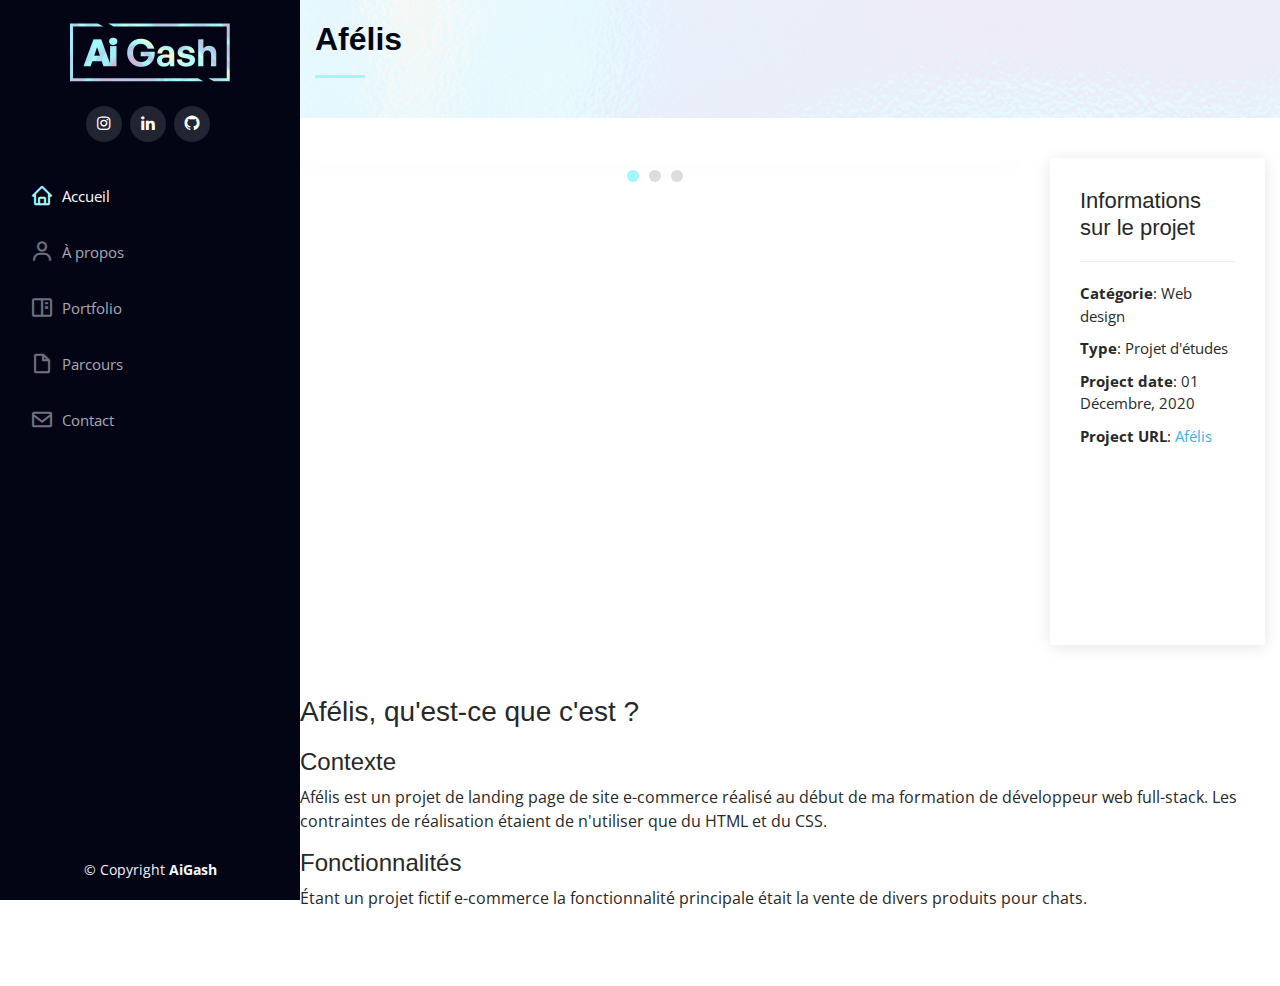
==== afelis.html @ a3657334 "portfolio details maj" ====
<!DOCTYPE html>
<html lang="en">

<head>
  <meta charset="utf-8">
  <meta content="width=device-width, initial-scale=1.0" name="viewport">

  <title>Afélis details</title>
  <meta content="" name="description">
  <meta content="" name="keywords">

  <!-- Favicons -->
  <link href="assets/img/favicon.png" rel="icon">
  <link href="assets/img/apple-touch-icon.png" rel="apple-touch-icon">

  <!-- Google Fonts -->
  <link
    href="https://fonts.googleapis.com/css?family=Open+Sans:300,300i,400,400i,600,600i,700,700i|Raleway:300,300i,400,400i,500,500i,600,600i,700,700i|Poppins:300,300i,400,400i,500,500i,600,600i,700,700i"
    rel="stylesheet">

  <!-- Vendor CSS Files -->
  <link href="assets/vendor/bootstrap/css/bootstrap.min.css" rel="stylesheet">
  <link href="assets/vendor/icofont/icofont.min.css" rel="stylesheet">
  <link href="assets/vendor/boxicons/css/boxicons.min.css" rel="stylesheet">
  <link href="assets/vendor/venobox/venobox.css" rel="stylesheet">
  <link href="assets/vendor/owl.carousel/assets/owl.carousel.min.css" rel="stylesheet">
  <link href="assets/vendor/aos/aos.css" rel="stylesheet">

  <!-- Template Main CSS File -->
  <link href="assets/css/style.css" rel="stylesheet">

  <!-- =======================================================
  * Template Name: iPortfolio - v1.5.1
  * Template URL: https://bootstrapmade.com/iportfolio-bootstrap-portfolio-websites-template/
  * Author: BootstrapMade.com
  * License: https://bootstrapmade.com/license/
  ======================================================== -->
</head>

<body>

  <!-- ======= Mobile nav toggle button ======= -->
  <button type="button" class="mobile-nav-toggle d-xl-none"><i class="icofont-navigation-menu"></i></button>

  <!-- ======= Header ======= -->
  <header id="header">
    <div class="d-flex flex-column">

      <div class="profile">
        <img src="assets/img/logo.png" alt="" class="img-fluid">
        <div class="social-links mt-3 text-center">
          <a href="https://www.instagram.com/nico_aigash/?hl=fr" target="_blank" class="instagram"><i
              class="bx bxl-instagram"></i></a>
          <a href="https://www.linkedin.com/in/florentino-nicolas/" target="_blank" class="linkedin"><i
              class="bx bxl-linkedin"></i></a>
          <a href="https://github.com/aigash" target="_blank" class="github"><i class='bx bxl-github'></i></a>
        </div>
      </div>

      <nav class="nav-menu">
        <ul>
          <li class="active"><a href="index.html"><i class="bx bx-home"></i> <span>Accueil</span></a></li>
          <li><a href="index.html#about"><i class="bx bx-user"></i> <span>À propos</span></a></li>
          <li><a href="index.html#portfolio"><i class="bx bx-book-content"></i> Portfolio</a></li>
          <li><a href="index.html#formation"><i class="bx bx-file-blank"></i> <span>Parcours</span></a></li>
          <li><a href="index.html#contact"><i class="bx bx-envelope"></i>Contact</a></li>

        </ul>
      </nav><!-- .nav-menu -->
      <button type="button" class="mobile-nav-toggle d-xl-none"><i class="icofont-navigation-menu"></i></button>

    </div>
  </header><!-- End Header -->

  <main id="main">

    <!-- ======= Breadcrumbs ======= -->
    <section id="breadcrumbs" class="breadcrumbs">
      <div class="container">

        <div class="section-title p-0">
          <h2>Afélis</h2>
        </div>

      </div>
    </section><!-- End Breadcrumbs -->

    <!-- ======= Portfolio Details Section ======= -->
    <section id="portfolio-details" class="portfolio-details">
      <div class="container">
        <div class="row gy-4">
          <div class="col-lg-9" id="carousel">
            <div class="owl-carousel portfolio-details-carousel">
              <img src="assets/img/afelis/afelisdetails1.jpg" class="img-fluid" alt="">
              <img src="assets/img/afelis/afelisdetails2.jpg" class="img-fluid" alt="">
              <img src="assets/img/afelis/afelisdetails3.jpg" class="img-fluid" alt="">
            </div>
          </div>
          <div class="col-lg-3">
            <div class="portfolio-info">
              <h3>Informations sur le projet</h3>
              <ul>
                <li><strong>Catégorie</strong>: Web design</li>
                <li><strong>Type</strong>: Projet d'études</li>
                <li><strong>Project date</strong>: 01 Décembre, 2020</li>
                <li><strong>Project URL</strong>: <a href="https://aigash.github.io/ecommerce-aigash/"
                    target="_blank">Afélis</a></li>
              </ul>
            </div>
          </div>

          <div class="portfolio-description">
            <h3>Afélis, qu'est-ce que c'est ?</h3>
            <h4>Contexte</h4>
            <p>
              Afélis est un projet de landing page de site e-commerce réalisé au début de ma formation de développeur
              web
              full-stack. Les contraintes de réalisation étaient de n'utiliser que du HTML et du CSS.
            </p>
            <h4>Fonctionnalités</h4>
            <p>Étant un projet fictif e-commerce la fonctionnalité principale était la vente de divers produits pour
              chats.</p>
          </div>
        </div>

      </div>
    </section><!-- End Portfolio Details Section -->

  </main><!-- End #main -->

  <!-- ======= Footer ======= -->
  <footer id="footer">
    <div class="container">
      <div class="copyright">
        &copy; Copyright <strong><span>AiGash</span></strong>
      </div>
      <div class="credits">

      </div>
    </div>
  </footer><!-- End  Footer -->

  <a href="#" class="back-to-top"><i class="icofont-simple-up"></i></a>

  <!-- Vendor JS Files -->
  <script src="assets/vendor/jquery/jquery.min.js"></script>
  <script src="assets/vendor/bootstrap/js/bootstrap.bundle.min.js"></script>
  <script src="assets/vendor/jquery.easing/jquery.easing.min.js"></script>
  <script src="assets/vendor/php-email-form/validate.js"></script>
  <script src="assets/vendor/waypoints/jquery.waypoints.min.js"></script>
  <script src="assets/vendor/counterup/counterup.min.js"></script>
  <script src="assets/vendor/isotope-layout/isotope.pkgd.min.js"></script>
  <script src="assets/vendor/venobox/venobox.min.js"></script>
  <script src="assets/vendor/owl.carousel/owl.carousel.min.js"></script>
  <script src="assets/vendor/typed.js/typed.min.js"></script>
  <script src="assets/vendor/aos/aos.js"></script>

  <!-- Template Main JS File -->
  <script src="assets/js/main.js"></script>

</body>

</html>
---- assets/vendor/venobox/venobox.css ----
/* ------ venobox.css --------*/
.vbox-overlay *, .vbox-overlay *:before, .vbox-overlay *:after{
    -webkit-backface-visibility: hidden;
    -webkit-box-sizing:border-box;
    -moz-box-sizing:border-box;
    box-sizing:border-box;
}
.vbox-overlay * { 
    -webkit-backface-visibility: visible;
    backface-visibility: visible;
}
.vbox-overlay{
    display: -webkit-flex;
    display: flex;
    -webkit-flex-direction: column;
    flex-direction: column;
    -webkit-justify-content: center;
    justify-content: center;
    -webkit-align-items: center;
    align-items: center;
    position: fixed;
    left: 0;
    top: 0;
    bottom: 0;
    right: 0;
    z-index: 999999;
}

/* ----- navigation ----- */
.vbox-title{
    width: 100%;
    height: 40px;
    float: left;
    text-align: center;
    line-height: 28px;
    font-size: 12px;
    padding: 6px 50px;
    overflow: hidden;
    position: fixed;
    display: none;
    left: 0;
    z-index: 89;
}
.vbox-close{
    cursor: pointer;
    position: fixed;
    top: -1px;
    right: 0;
    width: 50px;
    height: 40px;
    padding: 6px;
    display: block;
    background-position:10px center;
    overflow: hidden;
    font-size: 24px;
    line-height: 1;
    text-align: center;
    z-index: 99;
}
.vbox-left{
    cursor: pointer;
    position: fixed;
    left: 0;
    height: 40px;
    overflow: hidden;
    line-height: 28px;
    font-size: 12px;
    z-index: 99;
    display: flex;
    align-items:center;
}
.vbox-num{
    display: inline-block;
    margin: 6px 0 6px 15px;
}
/* ----- Social share ----- */
.vbox-share{
    line-height: 28px;
    font-size: 12px;
    overflow: hidden;
    position: fixed;
    left: 0;
    z-index: 98;
    display: flex;
    align-items:center;
    justify-content: center;
    width: 100%;
    text-align: center;
}
.vbox-share svg{
    max-height: 28px;
    width: 28px;
    z-index: 10;
    margin-left: 12px;
    margin-top: 6px;
    margin-bottom: 6px;
    vertical-align: middle;
}


/* ----- navigation ARROWS ----- */
.vbox-next, .vbox-prev{
    position: fixed;
    top: 50%;
    margin-top: -15px;
    overflow: hidden;
    cursor: pointer;
    display: block;
    width: 45px;
    height: 45px;
    z-index: 99;
}
.vbox-next span, .vbox-prev span{
    position: relative;
    width: 20px;
    height: 20px;
    border: 2px solid transparent;
    border-top-color: #B6B6B6;
    border-right-color: #B6B6B6;
    text-indent: -100px;
    position: absolute;
    top: 8px;
    display: block;
}
.vbox-prev{
    left: 15px;
}
.vbox-next{
    right: 15px;
}
.vbox-prev span{
    left: 10px;
    -ms-transform: rotate(-135deg);
    -webkit-transform: rotate(-135deg);
    transform: rotate(-135deg);
}
.vbox-next span{
    -ms-transform: rotate(45deg);
    -webkit-transform: rotate(45deg);
    transform: rotate(45deg);
    right: 10px;
}
/* ------- inline window ------ */
.vbox-inline{
    width: 420px;
    height: 315px;
    height: 70vh;
    padding: 10px;
    background: #fff;
    margin: 0 auto;
    overflow: auto;
    text-align: left;
}
/* ------- Video & iFrames window ------ */
.venoframe{
    max-width: 100%;
    width: 100%;
    border: none;
    width: 100%;
    height: 260px;
    height: 70vh;
}
.venoframe.vbvid{
    height: 260px;
}
@media (min-width: 768px) {
    .venoframe, .vbox-inline{
        width: 90%;
        height: 360px;
        height: 70vh;
    }
    .venoframe.vbvid{
        width: 640px;
        height: 360px;
    }
}
@media (min-width: 992px) {
    .venoframe, .vbox-inline{
        max-width: 1200px;
        width: 80%;
        height: 540px;
        height: 70vh;
    }
    .venoframe.vbvid{
        width: 960px;
        height: 540px;
    }
}
/* 
Please do NOT edit this part! 
or at least read this note: http://i.imgur.com/7C0ws9e.gif
*/
.vbox-open{
    overflow: hidden;
}
.vbox-container{
    position: absolute;
    left: 0;
    right: 0;
    top: 0;
    bottom: 0;
    overflow-x: hidden;
    overflow-y: scroll;
    overflow-scrolling: touch;
    -webkit-overflow-scrolling: touch;
    z-index: 20;
    max-height: 100%;

}

.vbox-content{
    text-align: center;
    float: left;
    width: 100%;
    position: relative;
    overflow: hidden;
    padding: 20px 4%;
}
.vbox-container img{
    max-width: 100%;
    height: auto;
}
.vbox-figlio{
    box-shadow: 0 0 12px rgba(0,0,0,0.19), 0 6px 6px rgba(0,0,0,0.23);
    max-width: 100%;
    text-align: initial;
}
img.vbox-figlio{
    -webkit-user-select: none;
-khtml-user-select: none;
-moz-user-select: none;
-o-user-select: none;
user-select: none;
}
.vbox-content.swipe-left{
    margin-left: -200px !important;
}
.vbox-content.swipe-right{
    margin-left: 200px !important;
}
.vbox-animated{
    webkit-transition: margin 300ms ease-out;
    transition: margin 300ms ease-out;
}

/* ---------- preloader ----------
 * SPINKIT 
 * http://tobiasahlin.com/spinkit/
-------------------------------- */
.sk-double-bounce,.sk-rotating-plane{width:40px;height:40px;margin:40px auto}.sk-rotating-plane{background-color:#333;-webkit-animation:sk-rotatePlane 1.2s infinite ease-in-out;animation:sk-rotatePlane 1.2s infinite ease-in-out}@-webkit-keyframes sk-rotatePlane{0%{-webkit-transform:perspective(120px) rotateX(0) rotateY(0);transform:perspective(120px) rotateX(0) rotateY(0)}50%{-webkit-transform:perspective(120px) rotateX(-180.1deg) rotateY(0);transform:perspective(120px) rotateX(-180.1deg) rotateY(0)}100%{-webkit-transform:perspective(120px) rotateX(-180deg) rotateY(-179.9deg);transform:perspective(120px) rotateX(-180deg) rotateY(-179.9deg)}}@keyframes sk-rotatePlane{0%{-webkit-transform:perspective(120px) rotateX(0) rotateY(0);transform:perspective(120px) rotateX(0) rotateY(0)}50%{-webkit-transform:perspective(120px) rotateX(-180.1deg) rotateY(0);transform:perspective(120px) rotateX(-180.1deg) rotateY(0)}100%{-webkit-transform:perspective(120px) rotateX(-180deg) rotateY(-179.9deg);transform:perspective(120px) rotateX(-180deg) rotateY(-179.9deg)}}.sk-double-bounce{position:relative}.sk-double-bounce .sk-child{width:100%;height:100%;border-radius:50%;background-color:#333;opacity:.6;position:absolute;top:0;left:0;-webkit-animation:sk-doubleBounce 2s infinite ease-in-out;animation:sk-doubleBounce 2s infinite ease-in-out}.sk-chasing-dots .sk-child,.sk-spinner-pulse,.sk-three-bounce .sk-child{background-color:#333;border-radius:100%}.sk-double-bounce .sk-double-bounce2{-webkit-animation-delay:-1s;animation-delay:-1s}@-webkit-keyframes sk-doubleBounce{0%,100%{-webkit-transform:scale(0);transform:scale(0)}50%{-webkit-transform:scale(1);transform:scale(1)}}@keyframes sk-doubleBounce{0%,100%{-webkit-transform:scale(0);transform:scale(0)}50%{-webkit-transform:scale(1);transform:scale(1)}}.sk-wave{margin:40px auto;width:50px;height:40px;text-align:center;font-size:10px}.sk-wave .sk-rect{background-color:#333;height:100%;width:6px;display:inline-block;-webkit-animation:sk-waveStretchDelay 1.2s infinite ease-in-out;animation:sk-waveStretchDelay 1.2s infinite ease-in-out}.sk-wave .sk-rect1{-webkit-animation-delay:-1.2s;animation-delay:-1.2s}.sk-wave .sk-rect2{-webkit-animation-delay:-1.1s;animation-delay:-1.1s}.sk-wave .sk-rect3{-webkit-animation-delay:-1s;animation-delay:-1s}.sk-wave .sk-rect4{-webkit-animation-delay:-.9s;animation-delay:-.9s}.sk-wave .sk-rect5{-webkit-animation-delay:-.8s;animation-delay:-.8s}@-webkit-keyframes sk-waveStretchDelay{0%,100%,40%{-webkit-transform:scaleY(.4);transform:scaleY(.4)}20%{-webkit-transform:scaleY(1);transform:scaleY(1)}}@keyframes sk-waveStretchDelay{0%,100%,40%{-webkit-transform:scaleY(.4);transform:scaleY(.4)}20%{-webkit-transform:scaleY(1);transform:scaleY(1)}}.sk-wandering-cubes{margin:40px auto;width:40px;height:40px;position:relative}.sk-wandering-cubes .sk-cube{background-color:#333;width:10px;height:10px;position:absolute;top:0;left:0;-webkit-animation:sk-wanderingCube 1.8s ease-in-out -1.8s infinite both;animation:sk-wanderingCube 1.8s ease-in-out -1.8s infinite both}.sk-chasing-dots,.sk-spinner-pulse{width:40px;height:40px;margin:40px auto}.sk-wandering-cubes .sk-cube2{-webkit-animation-delay:-.9s;animation-delay:-.9s}@-webkit-keyframes sk-wanderingCube{0%{-webkit-transform:rotate(0);transform:rotate(0)}25%{-webkit-transform:translateX(30px) rotate(-90deg) scale(.5);transform:translateX(30px) rotate(-90deg) scale(.5)}50%{-webkit-transform:translateX(30px) translateY(30px) rotate(-179deg);transform:translateX(30px) translateY(30px) rotate(-179deg)}50.1%{-webkit-transform:translateX(30px) translateY(30px) rotate(-180deg);transform:translateX(30px) translateY(30px) rotate(-180deg)}75%{-webkit-transform:translateX(0) translateY(30px) rotate(-270deg) scale(.5);transform:translateX(0) translateY(30px) rotate(-270deg) scale(.5)}100%{-webkit-transform:rotate(-360deg);transform:rotate(-360deg)}}@keyframes sk-wanderingCube{0%{-webkit-transform:rotate(0);transform:rotate(0)}25%{-webkit-transform:translateX(30px) rotate(-90deg) scale(.5);transform:translateX(30px) rotate(-90deg) scale(.5)}50%{-webkit-transform:translateX(30px) translateY(30px) rotate(-179deg);transform:translateX(30px) translateY(30px) rotate(-179deg)}50.1%{-webkit-transform:translateX(30px) translateY(30px) rotate(-180deg);transform:translateX(30px) translateY(30px) rotate(-180deg)}75%{-webkit-transform:translateX(0) translateY(30px) rotate(-270deg) scale(.5);transform:translateX(0) translateY(30px) rotate(-270deg) scale(.5)}100%{-webkit-transform:rotate(-360deg);transform:rotate(-360deg)}}.sk-spinner-pulse{-webkit-animation:sk-pulseScaleOut 1s infinite ease-in-out;animation:sk-pulseScaleOut 1s infinite ease-in-out}@-webkit-keyframes sk-pulseScaleOut{0%{-webkit-transform:scale(0);transform:scale(0)}100%{-webkit-transform:scale(1);transform:scale(1);opacity:0}}@keyframes sk-pulseScaleOut{0%{-webkit-transform:scale(0);transform:scale(0)}100%{-webkit-transform:scale(1);transform:scale(1);opacity:0}}.sk-chasing-dots{position:relative;text-align:center;-webkit-animation:sk-chasingDotsRotate 2s infinite linear;animation:sk-chasingDotsRotate 2s infinite linear}.sk-chasing-dots .sk-child{width:60%;height:60%;display:inline-block;position:absolute;top:0;-webkit-animation:sk-chasingDotsBounce 2s infinite ease-in-out;animation:sk-chasingDotsBounce 2s infinite ease-in-out}.sk-chasing-dots .sk-dot2{top:auto;bottom:0;-webkit-animation-delay:-1s;animation-delay:-1s}@-webkit-keyframes sk-chasingDotsRotate{100%{-webkit-transform:rotate(360deg);transform:rotate(360deg)}}@keyframes sk-chasingDotsRotate{100%{-webkit-transform:rotate(360deg);transform:rotate(360deg)}}@-webkit-keyframes sk-chasingDotsBounce{0%,100%{-webkit-transform:scale(0);transform:scale(0)}50%{-webkit-transform:scale(1);transform:scale(1)}}@keyframes sk-chasingDotsBounce{0%,100%{-webkit-transform:scale(0);transform:scale(0)}50%{-webkit-transform:scale(1);transform:scale(1)}}.sk-three-bounce{margin:40px auto;width:80px;text-align:center}.sk-three-bounce .sk-child{width:20px;height:20px;display:inline-block;-webkit-animation:sk-three-bounce 1.4s ease-in-out 0s infinite both;animation:sk-three-bounce 1.4s ease-in-out 0s infinite both}.sk-circle .sk-child:before,.sk-fading-circle .sk-circle:before{display:block;border-radius:100%;content:'';background-color:#333}.sk-three-bounce .sk-bounce1{-webkit-animation-delay:-.32s;animation-delay:-.32s}.sk-three-bounce .sk-bounce2{-webkit-animation-delay:-.16s;animation-delay:-.16s}@-webkit-keyframes sk-three-bounce{0%,100%,80%{-webkit-transform:scale(0);transform:scale(0)}40%{-webkit-transform:scale(1);transform:scale(1)}}@keyframes sk-three-bounce{0%,100%,80%{-webkit-transform:scale(0);transform:scale(0)}40%{-webkit-transform:scale(1);transform:scale(1)}}.sk-circle{margin:40px auto;width:40px;height:40px;position:relative}.sk-circle .sk-child{width:100%;height:100%;position:absolute;left:0;top:0}.sk-circle .sk-child:before{margin:0 auto;width:15%;height:15%;-webkit-animation:sk-circleBounceDelay 1.2s infinite ease-in-out both;animation:sk-circleBounceDelay 1.2s infinite ease-in-out both}.sk-circle .sk-circle2{-webkit-transform:rotate(30deg);-ms-transform:rotate(30deg);transform:rotate(30deg)}.sk-circle .sk-circle3{-webkit-transform:rotate(60deg);-ms-transform:rotate(60deg);transform:rotate(60deg)}.sk-circle .sk-circle4{-webkit-transform:rotate(90deg);-ms-transform:rotate(90deg);transform:rotate(90deg)}.sk-circle .sk-circle5{-webkit-transform:rotate(120deg);-ms-transform:rotate(120deg);transform:rotate(120deg)}.sk-circle .sk-circle6{-webkit-transform:rotate(150deg);-ms-transform:rotate(150deg);transform:rotate(150deg)}.sk-circle .sk-circle7{-webkit-transform:rotate(180deg);-ms-transform:rotate(180deg);transform:rotate(180deg)}.sk-circle .sk-circle8{-webkit-transform:rotate(210deg);-ms-transform:rotate(210deg);transform:rotate(210deg)}.sk-circle .sk-circle9{-webkit-transform:rotate(240deg);-ms-transform:rotate(240deg);transform:rotate(240deg)}.sk-circle .sk-circle10{-webkit-transform:rotate(270deg);-ms-transform:rotate(270deg);transform:rotate(270deg)}.sk-circle .sk-circle11{-webkit-transform:rotate(300deg);-ms-transform:rotate(300deg);transform:rotate(300deg)}.sk-circle .sk-circle12{-webkit-transform:rotate(330deg);-ms-transform:rotate(330deg);transform:rotate(330deg)}.sk-circle .sk-circle2:before{-webkit-animation-delay:-1.1s;animation-delay:-1.1s}.sk-circle .sk-circle3:before{-webkit-animation-delay:-1s;animation-delay:-1s}.sk-circle .sk-circle4:before{-webkit-animation-delay:-.9s;animation-delay:-.9s}.sk-circle .sk-circle5:before{-webkit-animation-delay:-.8s;animation-delay:-.8s}.sk-circle .sk-circle6:before{-webkit-animation-delay:-.7s;animation-delay:-.7s}.sk-circle .sk-circle7:before{-webkit-animation-delay:-.6s;animation-delay:-.6s}.sk-circle .sk-circle8:before{-webkit-animation-delay:-.5s;animation-delay:-.5s}.sk-circle .sk-circle9:before{-webkit-animation-delay:-.4s;animation-delay:-.4s}.sk-circle .sk-circle10:before{-webkit-animation-delay:-.3s;animation-delay:-.3s}.sk-circle .sk-circle11:before{-webkit-animation-delay:-.2s;animation-delay:-.2s}.sk-circle .sk-circle12:before{-webkit-animation-delay:-.1s;animation-delay:-.1s}@-webkit-keyframes sk-circleBounceDelay{0%,100%,80%{-webkit-transform:scale(0);transform:scale(0)}40%{-webkit-transform:scale(1);transform:scale(1)}}@keyframes sk-circleBounceDelay{0%,100%,80%{-webkit-transform:scale(0);transform:scale(0)}40%{-webkit-transform:scale(1);transform:scale(1)}}.sk-cube-grid{width:40px;height:40px;margin:40px auto}.sk-cube-grid .sk-cube{width:33.33%;height:33.33%;background-color:#333;float:left;-webkit-animation:sk-cubeGridScaleDelay 1.3s infinite ease-in-out;animation:sk-cubeGridScaleDelay 1.3s infinite ease-in-out}.sk-cube-grid .sk-cube1{-webkit-animation-delay:.2s;animation-delay:.2s}.sk-cube-grid .sk-cube2{-webkit-animation-delay:.3s;animation-delay:.3s}.sk-cube-grid .sk-cube3{-webkit-animation-delay:.4s;animation-delay:.4s}.sk-cube-grid .sk-cube4{-webkit-animation-delay:.1s;animation-delay:.1s}.sk-cube-grid .sk-cube5{-webkit-animation-delay:.2s;animation-delay:.2s}.sk-cube-grid .sk-cube6{-webkit-animation-delay:.3s;animation-delay:.3s}.sk-cube-grid .sk-cube7{-webkit-animation-delay:0ms;animation-delay:0ms}.sk-cube-grid .sk-cube8{-webkit-animation-delay:.1s;animation-delay:.1s}.sk-cube-grid .sk-cube9{-webkit-animation-delay:.2s;animation-delay:.2s}@-webkit-keyframes sk-cubeGridScaleDelay{0%,100%,70%{-webkit-transform:scale3D(1,1,1);transform:scale3D(1,1,1)}35%{-webkit-transform:scale3D(0,0,1);transform:scale3D(0,0,1)}}@keyframes sk-cubeGridScaleDelay{0%,100%,70%{-webkit-transform:scale3D(1,1,1);transform:scale3D(1,1,1)}35%{-webkit-transform:scale3D(0,0,1);transform:scale3D(0,0,1)}}.sk-fading-circle{margin:40px auto;width:40px;height:40px;position:relative}.sk-fading-circle .sk-circle{width:100%;height:100%;position:absolute;left:0;top:0}.sk-fading-circle .sk-circle:before{margin:0 auto;width:15%;height:15%;-webkit-animation:sk-circleFadeDelay 1.2s infinite ease-in-out both;animation:sk-circleFadeDelay 1.2s infinite ease-in-out both}.sk-fading-circle .sk-circle2{-webkit-transform:rotate(30deg);-ms-transform:rotate(30deg);transform:rotate(30deg)}.sk-fading-circle .sk-circle3{-webkit-transform:rotate(60deg);-ms-transform:rotate(60deg);transform:rotate(60deg)}.sk-fading-circle .sk-circle4{-webkit-transform:rotate(90deg);-ms-transform:rotate(90deg);transform:rotate(90deg)}.sk-fading-circle .sk-circle5{-webkit-transform:rotate(120deg);-ms-transform:rotate(120deg);transform:rotate(120deg)}.sk-fading-circle .sk-circle6{-webkit-transform:rotate(150deg);-ms-transform:rotate(150deg);transform:rotate(150deg)}.sk-fading-circle .sk-circle7{-webkit-transform:rotate(180deg);-ms-transform:rotate(180deg);transform:rotate(180deg)}.sk-fading-circle .sk-circle8{-webkit-transform:rotate(210deg);-ms-transform:rotate(210deg);transform:rotate(210deg)}.sk-fading-circle .sk-circle9{-webkit-transform:rotate(240deg);-ms-transform:rotate(240deg);transform:rotate(240deg)}.sk-fading-circle .sk-circle10{-webkit-transform:rotate(270deg);-ms-transform:rotate(270deg);transform:rotate(270deg)}.sk-fading-circle .sk-circle11{-webkit-transform:rotate(300deg);-ms-transform:rotate(300deg);transform:rotate(300deg)}.sk-fading-circle .sk-circle12{-webkit-transform:rotate(330deg);-ms-transform:rotate(330deg);transform:rotate(330deg)}.sk-fading-circle .sk-circle2:before{-webkit-animation-delay:-1.1s;animation-delay:-1.1s}.sk-fading-circle .sk-circle3:before{-webkit-animation-delay:-1s;animation-delay:-1s}.sk-fading-circle .sk-circle4:before{-webkit-animation-delay:-.9s;animation-delay:-.9s}.sk-fading-circle .sk-circle5:before{-webkit-animation-delay:-.8s;animation-delay:-.8s}.sk-fading-circle .sk-circle6:before{-webkit-animation-delay:-.7s;animation-delay:-.7s}.sk-fading-circle .sk-circle7:before{-webkit-animation-delay:-.6s;animation-delay:-.6s}.sk-fading-circle .sk-circle8:before{-webkit-animation-delay:-.5s;animation-delay:-.5s}.sk-fading-circle .sk-circle9:before{-webkit-animation-delay:-.4s;animation-delay:-.4s}.sk-fading-circle .sk-circle10:before{-webkit-animation-delay:-.3s;animation-delay:-.3s}.sk-fading-circle .sk-circle11:before{-webkit-animation-delay:-.2s;animation-delay:-.2s}.sk-fading-circle .sk-circle12:before{-webkit-animation-delay:-.1s;animation-delay:-.1s}@-webkit-keyframes sk-circleFadeDelay{0%,100%,39%{opacity:0}40%{opacity:1}}@keyframes sk-circleFadeDelay{0%,100%,39%{opacity:0}40%{opacity:1}}.sk-folding-cube{margin:40px auto;width:40px;height:40px;position:relative;-webkit-transform:rotateZ(45deg);transform:rotateZ(45deg)}.sk-folding-cube .sk-cube{float:left;width:50%;height:50%;position:relative;-webkit-transform:scale(1.1);-ms-transform:scale(1.1);transform:scale(1.1)}.sk-folding-cube .sk-cube:before{content:'';position:absolute;top:0;left:0;width:100%;height:100%;background-color:#333;-webkit-animation:sk-foldCubeAngle 2.4s infinite linear both;animation:sk-foldCubeAngle 2.4s infinite linear both;-webkit-transform-origin:100% 100%;-ms-transform-origin:100% 100%;transform-origin:100% 100%}.sk-folding-cube .sk-cube2{-webkit-transform:scale(1.1) rotateZ(90deg);transform:scale(1.1) rotateZ(90deg)}.sk-folding-cube .sk-cube3{-webkit-transform:scale(1.1) rotateZ(180deg);transform:scale(1.1) rotateZ(180deg)}.sk-folding-cube .sk-cube4{-webkit-transform:scale(1.1) rotateZ(270deg);transform:scale(1.1) rotateZ(270deg)}.sk-folding-cube .sk-cube2:before{-webkit-animation-delay:.3s;animation-delay:.3s}.sk-folding-cube .sk-cube3:before{-webkit-animation-delay:.6s;animation-delay:.6s}.sk-folding-cube .sk-cube4:before{-webkit-animation-delay:.9s;animation-delay:.9s}@-webkit-keyframes sk-foldCubeAngle{0%,10%{-webkit-transform:perspective(140px) rotateX(-180deg);transform:perspective(140px) rotateX(-180deg);opacity:0}25%,75%{-webkit-transform:perspective(140px) rotateX(0);transform:perspective(140px) rotateX(0);opacity:1}100%,90%{-webkit-transform:perspective(140px) rotateY(180deg);transform:perspective(140px) rotateY(180deg);opacity:0}}@keyframes sk-foldCubeAngle{0%,10%{-webkit-transform:perspective(140px) rotateX(-180deg);transform:perspective(140px) rotateX(-180deg);opacity:0}25%,75%{-webkit-transform:perspective(140px) rotateX(0);transform:perspective(140px) rotateX(0);opacity:1}100%,90%{-webkit-transform:perspective(140px) rotateY(180deg);transform:perspective(140px) rotateY(180deg);opacity:0}}
---- assets/css/style.css ----
/**
* Template Name: iPortfolio - v1.5.1
* Template URL: https://bootstrapmade.com/iportfolio-bootstrap-portfolio-websites-template/
* Author: BootstrapMade.com
* License: https://bootstrapmade.com/license/
*/

/*--------------------------------------------------------------
# General
--------------------------------------------------------------*/
body {
  font-family: "Open Sans", sans-serif;
  color: #272829;
}

a {
  color: #37b3ed;
}

a:hover {
  color: #a1f7fa;
  text-decoration: none;
}

h1, h2, h3, h4, h5, h6 {
  font-family: "Roboto", Helvetica, Arial, sans-serif;
}

/*--------------------------------------------------------------
# Back to top button
--------------------------------------------------------------*/
.back-to-top {
  position: fixed;
  display: none;
  width: 60px;
  height: 60px;
  border-radius: 50px;
  right: 25px;
  bottom: 25px;
  transition: display 0.5s ease-in-out;
  z-index: 99999;
}

.back-to-top img {
  width:60px;
  position: absolute;
  border-radius: 50%;
}

.back-to-top img:hover{
  animation: bounce 0.6s infinite;
}

@keyframes bounce{
  from {bottom: 0px;}
  50%  {bottom: 5px;}
  to   {bottom: 0px;}
}

/*--------------------------------------------------------------
# Header
--------------------------------------------------------------*/
#header {
  position: fixed;
  top: 0;
  left: 0;
  bottom: 0;
  width: 300px;
  transition: all ease-in-out 0.5s;
  z-index: 9997;
  transition: all 0.5s;
  padding: 0 15px;
  background: #040514;
  overflow-y: auto;
}

#header .profile img {
  margin: 15px auto;
  display: block;
  width: 180px;
}

#header .profile h1 {
  font-size: 24px;
  margin: 0;
  padding: 0;
  font-weight: 600;
  -moz-text-align-last: center;
  text-align-last: center;
  font-family: "Poppins", sans-serif;
}

#header .profile h1 a, #header .profile h1 a:hover {
  color: #fff;
  text-decoration: none;
}

#header .profile .social-links a {
  font-size: 18px;
  display: inline-block;
  background: #212431;
  color: #fff;
  line-height: 1;
  padding: 8px 0;
  margin-right: 4px;
  border-radius: 50%;
  text-align: center;
  width: 36px;
  height: 36px;
  transition: 0.3s;
}

#header .profile .social-links a:hover {
  background:url("../img/bg-socials.jpg");
  color: #fff;
  text-shadow: 0px 2px 2px #9E9E9E;
  text-decoration: none;
}

#main {
  margin-left: 300px;
}

@media (max-width: 1199px) {
  #header {
    left: -300px;
  }
  #main {
    margin-left: 0;
  }
}

/*--------------------------------------------------------------
# Navigation Menu
--------------------------------------------------------------*/
/* Desktop Navigation */
.nav-menu {
  padding-top: 30px;
}

.nav-menu * {
  margin: 0;
  padding: 0;
  list-style: none;
}

.nav-menu > ul > li {
  position: relative;
  white-space: nowrap;
}

.nav-menu a {
  display: flex;
  align-items: center;
  color: #a8a9b4;
  padding: 12px 15px;
  margin-bottom: 8px;
  transition: 0.3s;
  font-size: 15px;
}

.nav-menu a i {
  font-size: 24px;
  padding-right: 8px;
  color: #6f7180;
}

.nav-menu a:hover, .nav-menu .active > a, .nav-menu li:hover > a {
  text-decoration: none;
  color: #fff;
}

.nav-menu a:hover i, .nav-menu .active > a i, .nav-menu li:hover > a i {
  color: #a1f7fa;
}

/* Mobile Navigation */
.mobile-nav-toggle {
  position: fixed;
  right: 15px;
  top: 15px;
  z-index: 9998;
  border: 0;
  background: none;
  font-size: 24px;
  transition: all 0.4s;
  outline: none !important;
  line-height: 1;
  cursor: pointer;
  text-align: right;
}

.mobile-nav-toggle i {
  color: #a1f7fa;
}

.mobile-nav-active {
  overflow: hidden;
}

.mobile-nav-active #header {
  left: 0;
}

.mobile-nav-active .mobile-nav-toggle i {
  color: #fff;
}

/*--------------------------------------------------------------
# Hero Section
--------------------------------------------------------------*/
#hero {
  width: 100%;
  height: 100vh;
  background: url("../img/hero-bg2.jpg") top center;
  background-size: cover;
}

#hero:before {
  content: "";
  background: rgba(5, 13, 24, 0.3);
  position: absolute;
  bottom: 0;
  top: 0;
  left: 0;
  right: 0;
  z-index: 1;
}

#hero .hero-container {
  position: relative;
  z-index: 2;
  min-width: 300px;
}

#hero h1 {
  margin: 0 0 10px 0;
  font-size: 64px;
  font-weight: 700;
  line-height: 56px;
  color: #fff;
}

#hero p {
  color: #fff;
  margin-bottom: 50px;
  font-size: 26px;
  font-family: "Poppins", sans-serif;
}

#hero p span {
  color: #fff;
  padding-bottom: 4px;
  letter-spacing: 1px;
  border-bottom: 3px solid #a1f7fa;
}

@media (min-width: 1024px) {
  #hero {
    background-attachment: fixed;
  }
}

@media (max-width: 768px) {
  #hero h1 {
    font-size: 28px;
    line-height: 36px;
  }
  #hero h2 {
    font-size: 18px;
    line-height: 24px;
    margin-bottom: 30px;
  }
}

/*--------------------------------------------------------------
# Sections General
--------------------------------------------------------------*/
section {
  padding: 60px 0;
  overflow: hidden;
}

.section-bg {
  /*background: #f7f8ff;*/
  background: url("../img/hero-bg4.jpg") top center;
}

.section-title {
  padding-bottom: 30px;
}

.section-title h2 {
  font-size: 32px;
  font-weight: bold;
  margin-bottom: 20px;
  padding-bottom: 20px;
  position: relative;
  color: #040514;
}

.section-title h2::after {
  content: '';
  position: absolute;
  display: block;
  width: 50px;
  height: 3px;
  background: #a1f7fa;
  bottom: 0;
  left: 0;
}

.section-title p {
  margin-bottom: 0;
}

/*--------------------------------------------------------------
# About
--------------------------------------------------------------*/
.about .content h3 {
  font-weight: 700;
  font-size: 26px;
  color: #040514;
}

.about .content ul {
  list-style: none;
  padding: 0;
}

.about .content ul li {
  padding-bottom: 10px;
}

.about .content ul i {
  font-size: 20px;
  padding-right: 2px;
  color: #a1f7fa;
}

.about .content p:last-child {
  margin-bottom: 0;
}

/*--------------------------------------------------------------
# Formation
--------------------------------------------------------------*/
#formation {
  padding-top: 60px;
}

.formation .formation-item {
  margin-bottom: 35px;
}

.formation .timeline h5 {
  padding-bottom: 3rem;
}

/*--------------------------------------------------------------
# Akills
--------------------------------------------------------------*/

.skills {
  padding-top: 0;
}

.skills .section-title {
  padding-bottom: 40px;
}

.skills-content h4 {
  line-height: 18px;
  font-size: 18px;
  font-weight: 600;
  text-transform: uppercase;
  font-family: "Poppins", sans-serif;
  color: #040514;;
  margin-bottom: 35px;
}

.skills .progress {
  height: 50px;
  display: block;
  background: none;
}

.skills .progress .skill {
  margin: 0 0 6px 0;
  text-transform: uppercase;
  display: block;
  font-weight: 600;
  font-family: "Poppins", sans-serif;
  color: #040514;;
}

.skills .progress .skill .val {
  float: right;
  font-style: normal;
}

.skills .progress-bar-wrap {
  background: #dce8f8;
}

.skills .progress-bar {
  width: 1px;
  height: 10px;
  transition: .9s;
  background-color: #a1f7fa;
}

.skills ul {
  padding:0;
}

.skill img {
  margin-right:20px;
}

/*--------------------------------------------------------------
# Portfolio
--------------------------------------------------------------*/
.portfolio .portfolio-item {
  margin-bottom: 30px;
}

.portfolio #portfolio-flters {
  padding: 0;
  margin: 0 auto 35px auto;
  list-style: none;
  text-align: center;
  background: #fff;
  border-radius: 50px;
  padding: 2px 15px;
}

.portfolio #portfolio-flters li {
  cursor: pointer;
  display: inline-block;
  padding: 10px 15px 8px 15px;
  font-size: 14px;
  font-weight: 600;
  line-height: 1;
  text-transform: uppercase;
  color: #040514;
  margin-bottom: 5px;
  transition: all 0.3s ease-in-out;
}

.portfolio #portfolio-flters li:hover, .portfolio #portfolio-flters li.filter-active {
  color: #a1f7fa;
}

.portfolio #portfolio-flters li:last-child {
  margin-right: 0;
}

.portfolio .portfolio-wrap {
  transition: 0.3s;
  position: relative;
  overflow: hidden;
  z-index: 1;
  box-shadow: 0 0 24px 0 rgb(0 0 0 / 12%);
}

.portfolio .portfolio-wrap .portfolio-links {
  opacity: 1;
  left: 0;
  right: 0;
  bottom: -60px;
  z-index: 3;
  position: absolute;
  transition: all ease-in-out 0.3s;
  display: flex;
  justify-content: center;
}

.portfolio .portfolio-wrap .portfolio-links a {
  color: #fff;
  font-size: 28px;
  text-align: center;
  background: rgba(161, 247, 250, 0.75);
  transition: 0.3s;
  width: 50%;
  text-shadow: 0px 2px 2px #9E9E9E;
}

.portfolio .portfolio-wrap .portfolio-links a:hover {
  background: url('../img/bg-button.jpg');
}

.portfolio .portfolio-wrap .portfolio-links a + a {
  border-left: 1px solid #a1f7fa;
}

.portfolio .portfolio-text{
  height:200px;
  background-color:white;
  padding: 1rem 1.25rem 1rem;
}

.portfolio .portfolio-text h3{
  font-size: 1rem;
  line-height: 1.5;
  font-weight: 700;
  text-transform: uppercase;
  letter-spacing: 0.1em;
}

.portfolio .portfolio-text h3 a {
  color: #040514;
  border-bottom: solid 1px transparent;
}

.portfolio .img-overlay {
  background: rgba(255, 255, 255, 0.5);
  width: 100%;
  height: 100%;
  position: absolute;
  top: 0;
  left: 0;
  display: flex;
  justify-content: center;
  align-items: center;
  opacity: 0;
}

.portfolio .portfolio-wrap:hover .img-overlay {
  opacity: 1;
  transition: all ease-in-out 0.3s;
}

.portfolio .img-overlay i{
  color: #fff;
  font-size: 3em;
}

/*--------------------------------------------------------------
# Expérience
--------------------------------------------------------------*/
.timeline {
  position: relative;
  text-align: left;
}

.timeline::before {
  content: "";
  display: block;
  width: 1px;
  height: 100%;
  background-color: rgba(0, 0, 0, 0.1);
  position: absolute;
  left: 1.7rem;
  top: 0;
}

.timeline__block {
  position: relative;
  padding-left: 8rem;
}

.timeline__bullet {
  background: #040514;
  height: 1rem;
  width: 1rem;
  border-radius: 50%;
  margin-left: -0.75rem;
  box-shadow: 0 0 0 9px #E9E9E9;
  position: absolute;
  left: 2rem;
  top: .3rem;
}

.timeline__header .timeline__timeframe {
  font-size: 1.2rem;
  line-height: 1.5;
  text-transform: uppercase;
  letter-spacing: .15rem;
  color: rgba(0, 0, 0, 0.5);
  margin-bottom: .9rem;
}

.timeline__header h3 {
  line-height: 1.25;
  margin: 0 0 .3rem 0;
  font-weight: 600;
  font-size: 1.3rem;
}

.timeline__header h5 {
  margin-top: 0;
  font-size: 1.2rem;
}

.timeline__desc ul {
  margin: 0;
  padding-bottom: 3rem;
}

/*--------------------------------------------------------------
# Contact
--------------------------------------------------------------*/
.contact {
  padding-bottom: 130px;
}

.contact h3 {
  font-size: 1.4rem;
}

.contact .social-links a {
  font-size: 36px;
  display: inline-block;
  background: #212431;
  color: #fff;
  line-height: 1;
  padding: 18px 0;
  margin-right: 4px;
  border-radius: 50%;
  text-align: center;
  width: 72px;
  height: 72px;
  transition: 0.3s;
}

.contact .social-links a:hover {
  background:url("../img/bg-socials.jpg");
  color: #fff;
  text-shadow: 0px 2px 2px #9E9E9E;
  text-decoration: none;
}

/*--------------------------------------------------------------
# Breadcrumbs
--------------------------------------------------------------*/
.breadcrumbs {
  padding: 20px 0;
  background:url("../img/hero-bg4.jpg");
}

.breadcrumbs ol {
  display: flex;
  flex-wrap: wrap;
  list-style: none;
  padding: 0;
  margin: 0;
  font-size: 15px;
}

.breadcrumbs ol li + li {
  padding-left: 10px;
}

.breadcrumbs ol li + li::before {
  display: inline-block;
  padding-right: 10px;
  color: #0e2442;
  content: "/";
}

@media (max-width: 768px) {
  .breadcrumbs .d-flex {
    display: block !important;
  }
  .breadcrumbs ol {
    display: block;
  }
  .breadcrumbs ol li {
    display: inline-block;
  }
}

/*--------------------------------------------------------------
# Portfolio Details
--------------------------------------------------------------*/
.portfolio-details {
  padding-top: 40px;
}

.portfolio-details .portfolio-details-container {
  position: relative;
}

.portfolio-details .portfolio-details-carousel {
  position: relative;
  z-index: 1;
}

.portfolio-details .portfolio-details-carousel .owl-nav, .portfolio-details .portfolio-details-carousel .owl-dots {
  margin-top: 5px;
  text-align: center;
}

.portfolio-details .portfolio-details-carousel .owl-dot {
  display: inline-block;
  margin: 0 10px 0 0;
  width: 12px;
  height: 12px;
  border-radius: 50%;
  background-color: #ddd !important;
}

.portfolio-details .portfolio-details-carousel .owl-dot.active {
  background-color: #a1f7fa !important;
}

.portfolio-details .portfolio-info {
  padding: 30px;
  right: 0;
  bottom: -70px;
  background: #fff;
  box-shadow: 0px 2px 15px rgba(0, 0, 0, 0.1);
  z-index: 2;
  height: 486.5px;
}

#carousel {
  padding-left: 0;
}

.portfolio-details .portfolio-info h3 {
  font-size: 22px;
  font-weight: 400;
  margin-bottom: 20px;
  padding-bottom: 20px;
  border-bottom: 1px solid #eee;
}

.portfolio-details .portfolio-info ul {
  list-style: none;
  padding: 0;
  font-size: 15px;
}

.portfolio-details .portfolio-info ul li + li {
  margin-top: 10px;
}

.portfolio-details .portfolio-description {
  padding-top: 50px;
}

.portfolio-details .portfolio-description h2 {
  width: 50%;
  font-size: 26px;
  font-weight: 400;
  margin-bottom: 20px;
}

.portfolio-details .portfolio-description p {
  padding: 0;
}

.portfolio-details .owl-stage-outer {
  box-shadow: 0 .5rem 1rem rgba(0,0,0,.15)!important;
}

@media (max-width: 768px) {
  .portfolio-details .portfolio-description h2 {
    width: 100%;
  }
  .portfolio-details .portfolio-info {
    position: static;
    margin-top: 30px;
  }
}

.portfolio-description h3 {
  margin-bottom:20px;
}

/*--------------------------------------------------------------
# Footer
--------------------------------------------------------------*/
#footer {
  padding: 15px;
  color: #f4f6fd;
  font-size: 14px;
  position: fixed;
  left: 0;
  bottom: 0;
  width: 300px;
  z-index: 9999;
  background: #040514;
}

#footer .copyright {
  text-align: center;
}

#footer .credits {
  padding-top: 5px;
  text-align: center;
  font-size: 13px;
  color: #eaebf0;
}

@media (max-width: 1199px) {
  #footer {
    position: static;
    width: auto;
    padding-right: 20px 15px;
  }
}
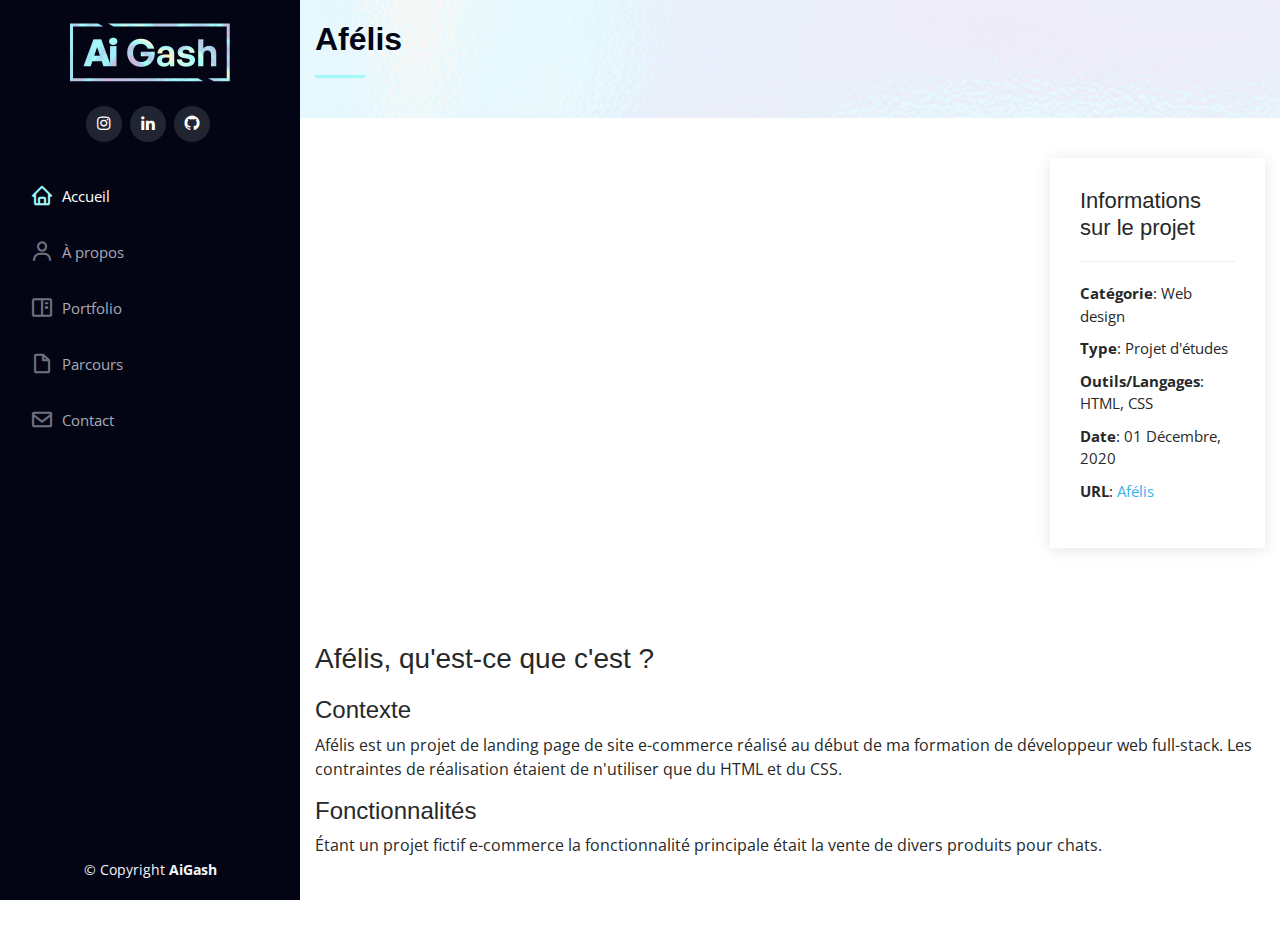
==== commit 188401d2: "changements page détails carrousel->galerie" ====
--- a/afelis.html
+++ b/afelis.html
@@ -88,12 +88,11 @@
     <!-- ======= Portfolio Details Section ======= -->
     <section id="portfolio-details" class="portfolio-details">
       <div class="container">
-        <div class="row gy-4">
+        <div class="carousel-head row">
           <div class="col-lg-9" id="carousel">
-            <div class="owl-carousel portfolio-details-carousel">
-              <img src="assets/img/afelis/afelisdetails1.jpg" class="img-fluid" alt="">
-              <img src="assets/img/afelis/afelisdetails2.jpg" class="img-fluid" alt="">
-              <img src="assets/img/afelis/afelisdetails3.jpg" class="img-fluid" alt="">
+            <div>
+              <a href="assets/img/afelis/details1.jpg" class="venobox"><img src="assets/img/afelis/details1.jpg"
+                  class="img-fluid galerimg" alt=""></a>
             </div>
           </div>
           <div class="col-lg-3">
@@ -102,25 +101,44 @@
               <ul>
                 <li><strong>Catégorie</strong>: Web design</li>
                 <li><strong>Type</strong>: Projet d'études</li>
-                <li><strong>Project date</strong>: 01 Décembre, 2020</li>
-                <li><strong>Project URL</strong>: <a href="https://aigash.github.io/ecommerce-aigash/"
+                <li><strong>Outils/Langages</strong>: HTML, CSS</li>
+                <li><strong>Date</strong>: 01 Décembre, 2020</li>
+                <li><strong>URL</strong>: <a href="https://aigash.github.io/ecommerce-aigash/"
                     target="_blank">Afélis</a></li>
               </ul>
             </div>
           </div>
+        </div>
+        <div class="galerie row">
+          <div class="col-lg-3">
+            <a href="assets/img/afelis/details2.jpg" class="venobox"><img src="assets/img/afelis/details2.jpg"
+                class="img-fluid galerimg" alt=""></a>
+          </div>
+          <div class="col-lg-3">
+            <a href="assets/img/afelis/details3.jpg" class="venobox"><img src="assets/img/afelis/details3.jpg"
+                class="img-fluid galerimg" alt=""></a>
+          </div>
+          <div class="col-lg-3">
+            <a href="assets/img/afelis/details4.jpg" class="venobox"><img src="assets/img/afelis/details4.jpg"
+                class="img-fluid galerimg" alt=""></a>
+          </div>
+          <div class="col-lg-3">
+            <a href="assets/img/afelis/details5.jpg" class="venobox"><img src="assets/img/afelis/details5.jpg"
+                class="img-fluid galerimg" alt=""></a>
+          </div>
+        </div>
 
-          <div class="portfolio-description">
-            <h3>Afélis, qu'est-ce que c'est ?</h3>
-            <h4>Contexte</h4>
-            <p>
-              Afélis est un projet de landing page de site e-commerce réalisé au début de ma formation de développeur
-              web
-              full-stack. Les contraintes de réalisation étaient de n'utiliser que du HTML et du CSS.
-            </p>
-            <h4>Fonctionnalités</h4>
-            <p>Étant un projet fictif e-commerce la fonctionnalité principale était la vente de divers produits pour
-              chats.</p>
-          </div>
+        <div class="portfolio-description">
+          <h3>Afélis, qu'est-ce que c'est ?</h3>
+          <h4>Contexte</h4>
+          <p>
+            Afélis est un projet de landing page de site e-commerce réalisé au début de ma formation de développeur
+            web
+            full-stack. Les contraintes de réalisation étaient de n'utiliser que du HTML et du CSS.
+          </p>
+          <h4>Fonctionnalités</h4>
+          <p>Étant un projet fictif e-commerce la fonctionnalité principale était la vente de divers produits pour
+            chats.</p>
         </div>
 
       </div>
--- a/assets/css/style.css
+++ b/assets/css/style.css
@@ -687,6 +687,14 @@
   z-index: 1;
 }
 
+.portfolio-details .carousel-head {
+  margin-bottom: 20px;
+}
+
+.portfolio-details .galerimg {
+  box-shadow: 0px 2px 15px rgb(0 0 0 / 10%) !important;
+}
+
 .portfolio-details .portfolio-details-carousel .owl-nav, .portfolio-details .portfolio-details-carousel .owl-dots {
   margin-top: 5px;
   text-align: center;
@@ -712,11 +720,7 @@
   background: #fff;
   box-shadow: 0px 2px 15px rgba(0, 0, 0, 0.1);
   z-index: 2;
-  height: 486.5px;
-}
-
-#carousel {
-  padding-left: 0;
+  height: 100%;
 }
 
 .portfolio-details .portfolio-info h3 {
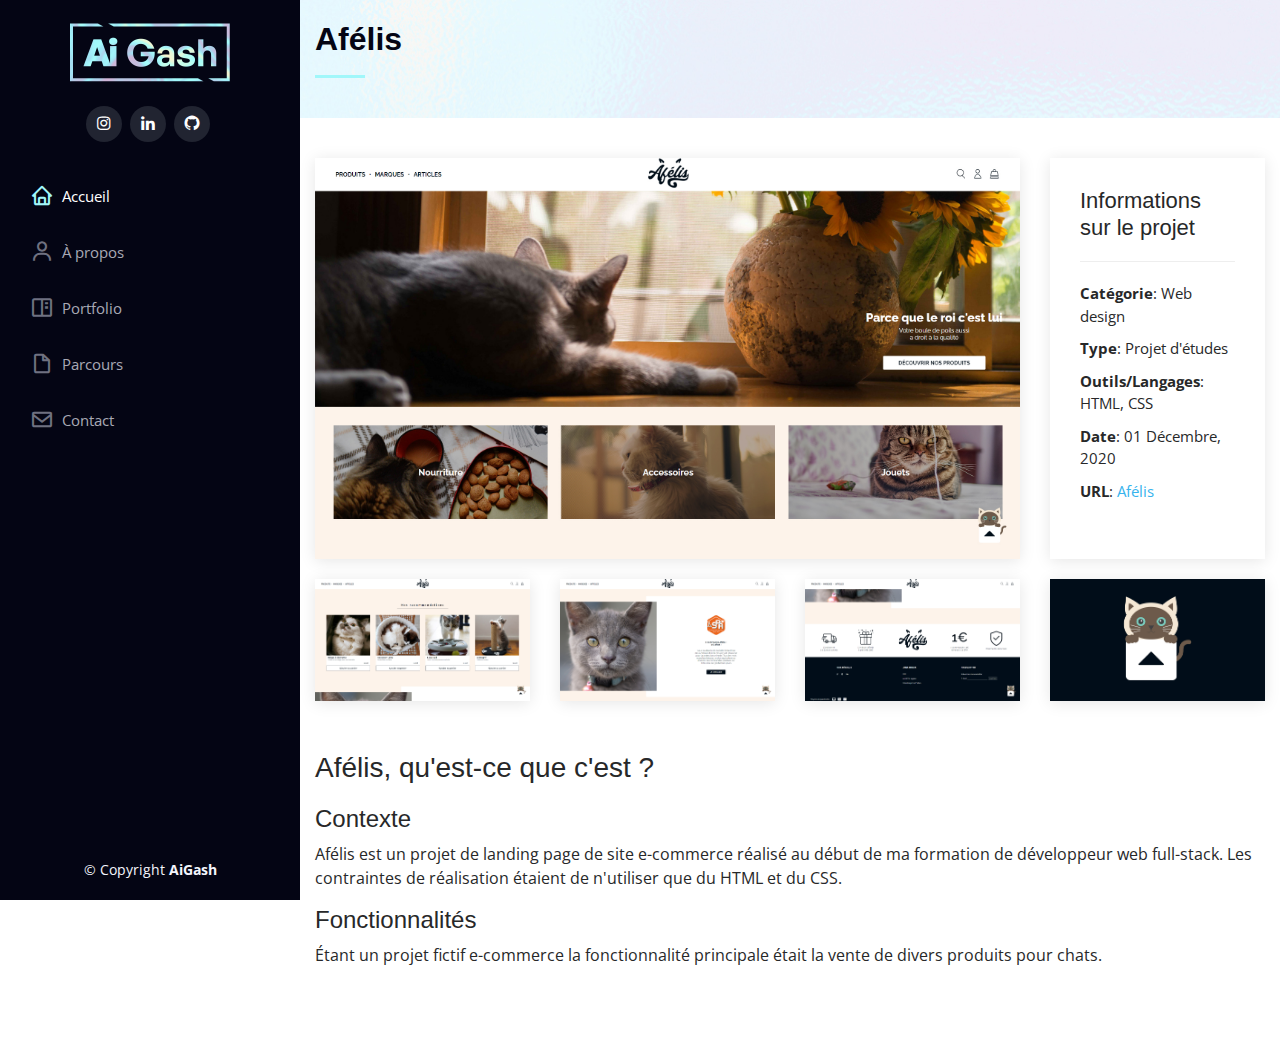
==== commit 1ed836e6: "fix afelis..." ====
--- a/afelis.html
+++ b/afelis.html
@@ -91,7 +91,7 @@
         <div class="carousel-head row">
           <div class="col-lg-9" id="carousel">
             <div>
-              <a href="assets/img/afelis/details1.jpg" class="venobox"><img src="assets/img/afelis/details1.jpg"
+              <a href="assets/img/Afelis/details1.jpg" class="venobox"><img src="assets/img/Afelis/details1.jpg"
                   class="img-fluid galerimg" alt=""></a>
             </div>
           </div>
@@ -111,19 +111,19 @@
         </div>
         <div class="galerie row">
           <div class="col-lg-3">
-            <a href="assets/img/afelis/details2.jpg" class="venobox"><img src="assets/img/afelis/details2.jpg"
+            <a href="assets/img/Afelis/details2.jpg" class="venobox"><img src="assets/img/Afelis/details2.jpg"
                 class="img-fluid galerimg" alt=""></a>
           </div>
           <div class="col-lg-3">
-            <a href="assets/img/afelis/details3.jpg" class="venobox"><img src="assets/img/afelis/details3.jpg"
+            <a href="assets/img/Afelis/details3.jpg" class="venobox"><img src="assets/img/Afelis/details3.jpg"
                 class="img-fluid galerimg" alt=""></a>
           </div>
           <div class="col-lg-3">
-            <a href="assets/img/afelis/details4.jpg" class="venobox"><img src="assets/img/afelis/details4.jpg"
+            <a href="assets/img/Afelis/details4.jpg" class="venobox"><img src="assets/img/Afelis/details4.jpg"
                 class="img-fluid galerimg" alt=""></a>
           </div>
           <div class="col-lg-3">
-            <a href="assets/img/afelis/details5.jpg" class="venobox"><img src="assets/img/afelis/details5.jpg"
+            <a href="assets/img/Afelis/details5.jpg" class="venobox"><img src="assets/img/Afelis/details5.jpg"
                 class="img-fluid galerimg" alt=""></a>
           </div>
         </div>
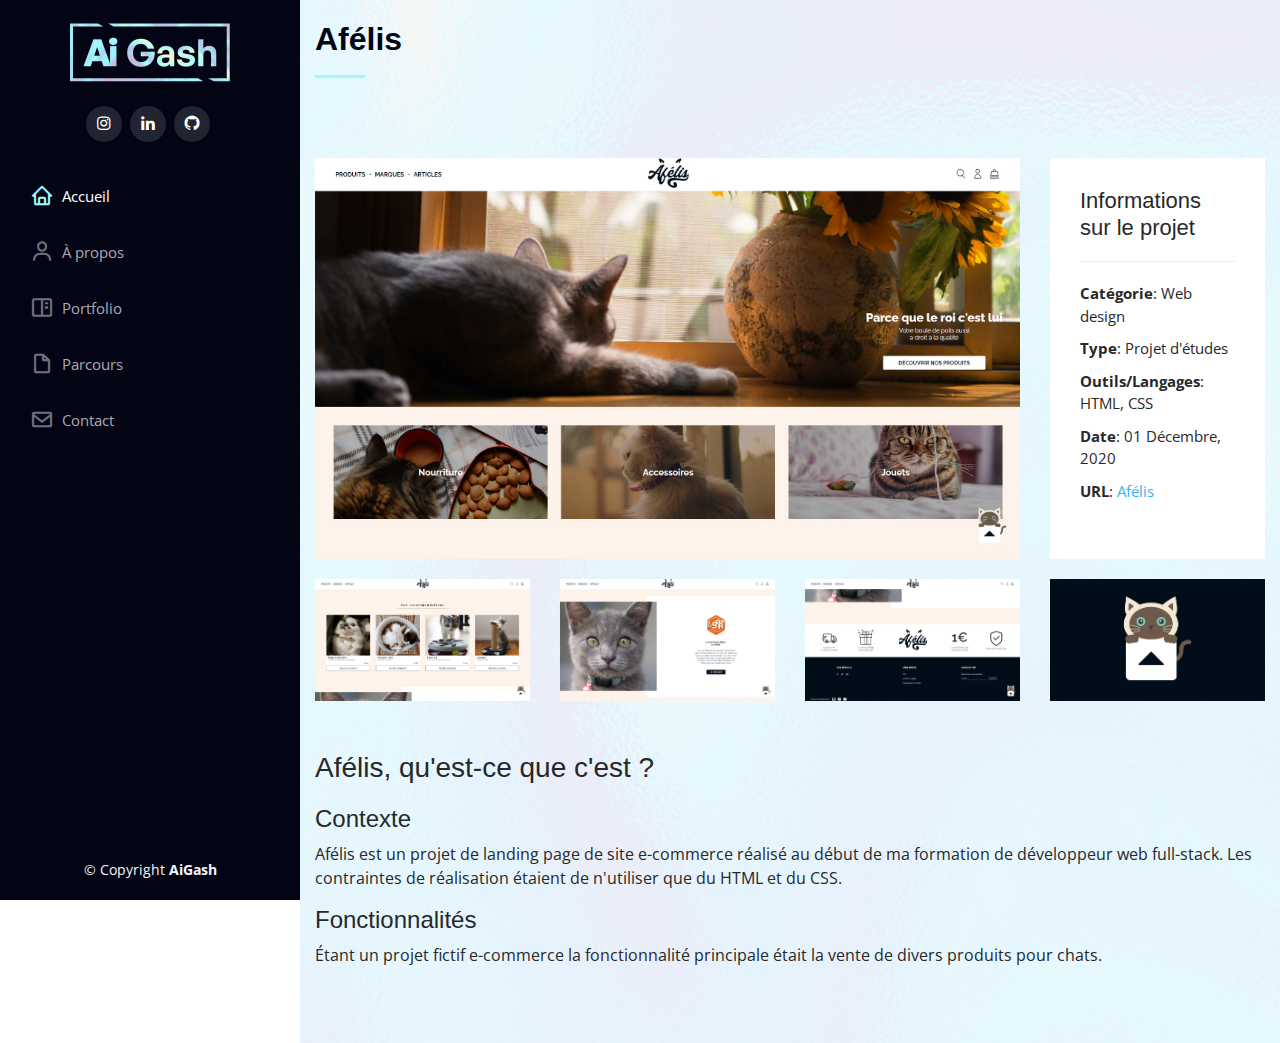
==== commit cbc377b4: "header + details" ====
--- a/afelis.html
+++ b/afelis.html
@@ -59,7 +59,7 @@
 
       <nav class="nav-menu">
         <ul>
-          <li class="active"><a href="index.html"><i class="bx bx-home"></i> <span>Accueil</span></a></li>
+          <li class="active"><a href="index.html#hero"><i class="bx bx-home"></i> <span>Accueil</span></a></li>
           <li><a href="index.html#about"><i class="bx bx-user"></i> <span>À propos</span></a></li>
           <li><a href="index.html#portfolio"><i class="bx bx-book-content"></i> Portfolio</a></li>
           <li><a href="index.html#formation"><i class="bx bx-file-blank"></i> <span>Parcours</span></a></li>
@@ -73,7 +73,7 @@
   </header><!-- End Header -->
 
   <main id="main">
-
+  <div class="fond">
     <!-- ======= Breadcrumbs ======= -->
     <section id="breadcrumbs" class="breadcrumbs">
       <div class="container">
@@ -143,7 +143,7 @@
 
       </div>
     </section><!-- End Portfolio Details Section -->
-
+  </div>
   </main><!-- End #main -->
 
   <!-- ======= Footer ======= -->
--- a/assets/css/style.css
+++ b/assets/css/style.css
@@ -255,6 +255,20 @@
   border-bottom: 3px solid #a1f7fa;
 }
 
+#cta-hero {
+  z-index: 1;
+  bottom: 30px;
+}
+
+#cta-hero a {
+  color:white;
+  letter-spacing: 3px;
+}
+
+#cta-hero i {
+  font-size: 2rem;
+}
+
 @media (min-width: 1024px) {
   #hero {
     background-attachment: fixed;
@@ -636,7 +650,11 @@
 --------------------------------------------------------------*/
 .breadcrumbs {
   padding: 20px 0;
-  background:url("../img/hero-bg4.jpg");
+  /*background-color: #fff;*/
+}
+
+.fond {
+  background: url('../img/hero-bg4.jpg');
 }
 
 .breadcrumbs ol {
@@ -676,6 +694,7 @@
 --------------------------------------------------------------*/
 .portfolio-details {
   padding-top: 40px;
+  /*background: url('../img/hero-bg4.jpg');*/
 }
 
 .portfolio-details .portfolio-details-container {
@@ -691,9 +710,9 @@
   margin-bottom: 20px;
 }
 
-.portfolio-details .galerimg {
+/*.portfolio-details .galerimg {
   box-shadow: 0px 2px 15px rgb(0 0 0 / 10%) !important;
-}
+}*/
 
 .portfolio-details .portfolio-details-carousel .owl-nav, .portfolio-details .portfolio-details-carousel .owl-dots {
   margin-top: 5px;
@@ -718,7 +737,7 @@
   right: 0;
   bottom: -70px;
   background: #fff;
-  box-shadow: 0px 2px 15px rgba(0, 0, 0, 0.1);
+  /*box-shadow: 0px 2px 15px rgba(0, 0, 0, 0.1);*/
   z-index: 2;
   height: 100%;
 }
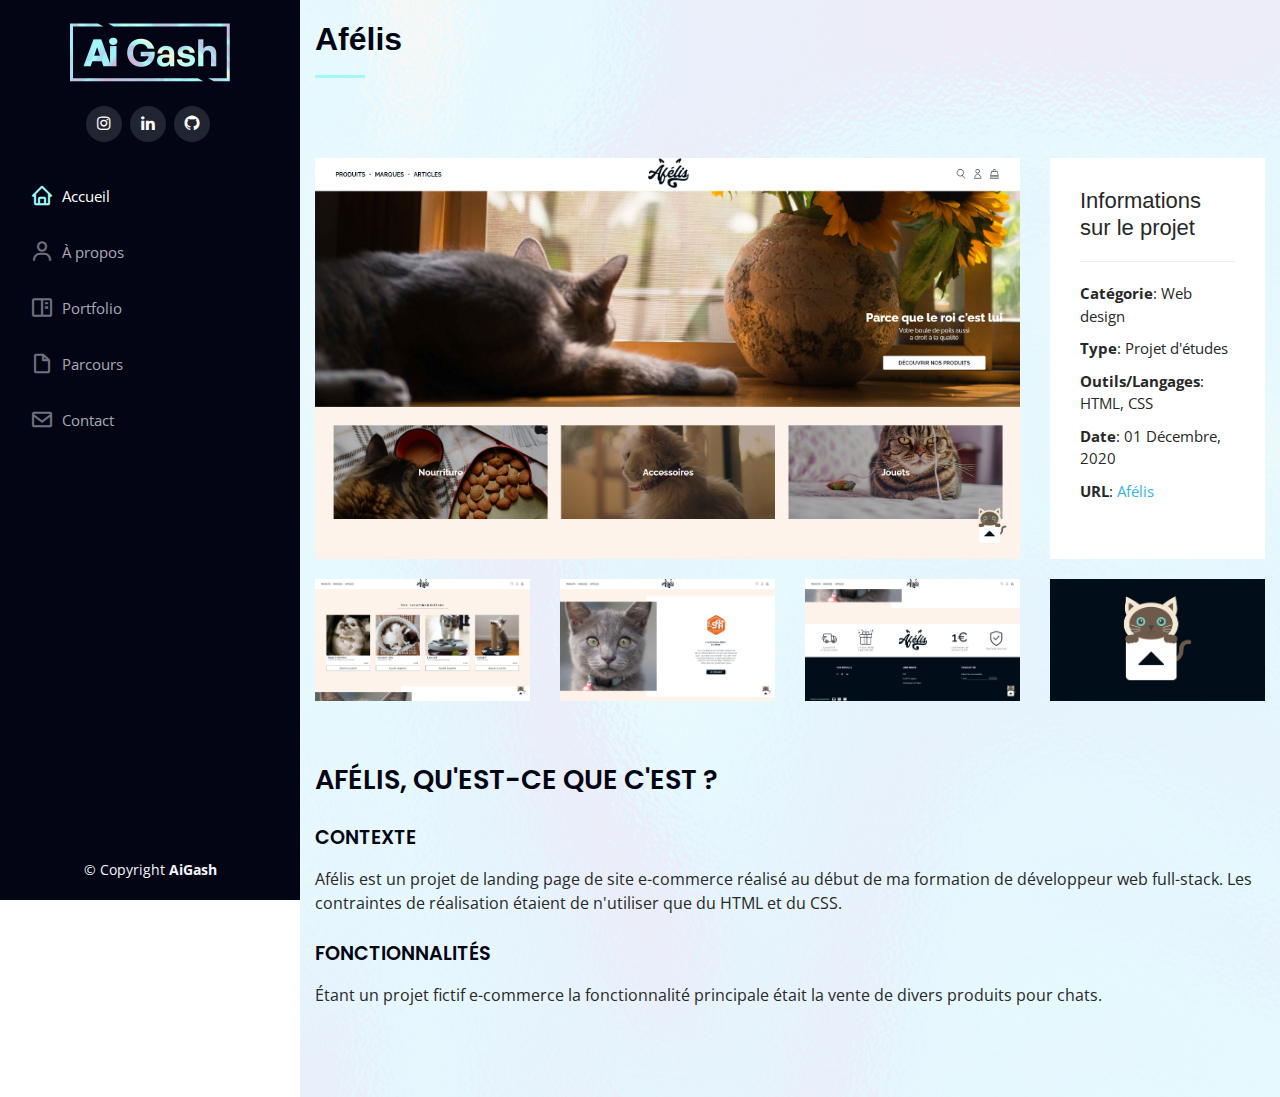
==== commit 3c2c87d1: "style titre details + info supp details" ====
--- a/afelis.html
+++ b/afelis.html
@@ -95,7 +95,7 @@
                   class="img-fluid galerimg" alt=""></a>
             </div>
           </div>
-          <div class="col-lg-3">
+          <div class="col-lg-3 d-none d-lg-block">
             <div class="portfolio-info">
               <h3>Informations sur le projet</h3>
               <ul>
@@ -125,6 +125,20 @@
           <div class="col-lg-3">
             <a href="assets/img/Afelis/details5.jpg" class="venobox"><img src="assets/img/Afelis/details5.jpg"
                 class="img-fluid galerimg" alt=""></a>
+          </div>
+
+          <div class="col-lg-3 d-block d-lg-none">
+            <div class="portfolio-info">
+              <h3>Informations sur le projet</h3>
+              <ul>
+                <li><strong>Catégorie</strong>: Web design</li>
+                <li><strong>Type</strong>: Projet d'études</li>
+                <li><strong>Outils/Langages</strong>: HTML, CSS</li>
+                <li><strong>Date</strong>: 01 Décembre, 2020</li>
+                <li><strong>URL</strong>: <a href="https://aigash.github.io/ecommerce-aigash/"
+                    target="_blank">Afélis</a></li>
+              </ul>
+            </div>
           </div>
         </div>
 
--- a/assets/css/style.css
+++ b/assets/css/style.css
@@ -714,6 +714,10 @@
   box-shadow: 0px 2px 15px rgb(0 0 0 / 10%) !important;
 }*/
 
+.portfolio-details .galerie div {
+  margin-bottom: 20px;
+}
+
 .portfolio-details .portfolio-details-carousel .owl-nav, .portfolio-details .portfolio-details-carousel .owl-dots {
   margin-top: 5px;
   text-align: center;
@@ -790,7 +794,27 @@
 }
 
 .portfolio-description h3 {
+  margin-bottom:40px;
+  line-height: 18px;
+  font-size: 1.7rem;
+  font-weight: 600;
+  text-transform: uppercase;
+  font-family: "Poppins", sans-serif;
+  color: #040514;;
+}
+
+.portfolio-description h4 {
   margin-bottom:20px;
+  line-height: 18px;
+  font-size: 1.2rem;
+  font-weight: 600;
+  text-transform: uppercase;
+  font-family: "Poppins", sans-serif;
+  color: #040514;;
+}
+
+.portfolio-description p {
+  margin-bottom: 30px;
 }
 
 /*--------------------------------------------------------------
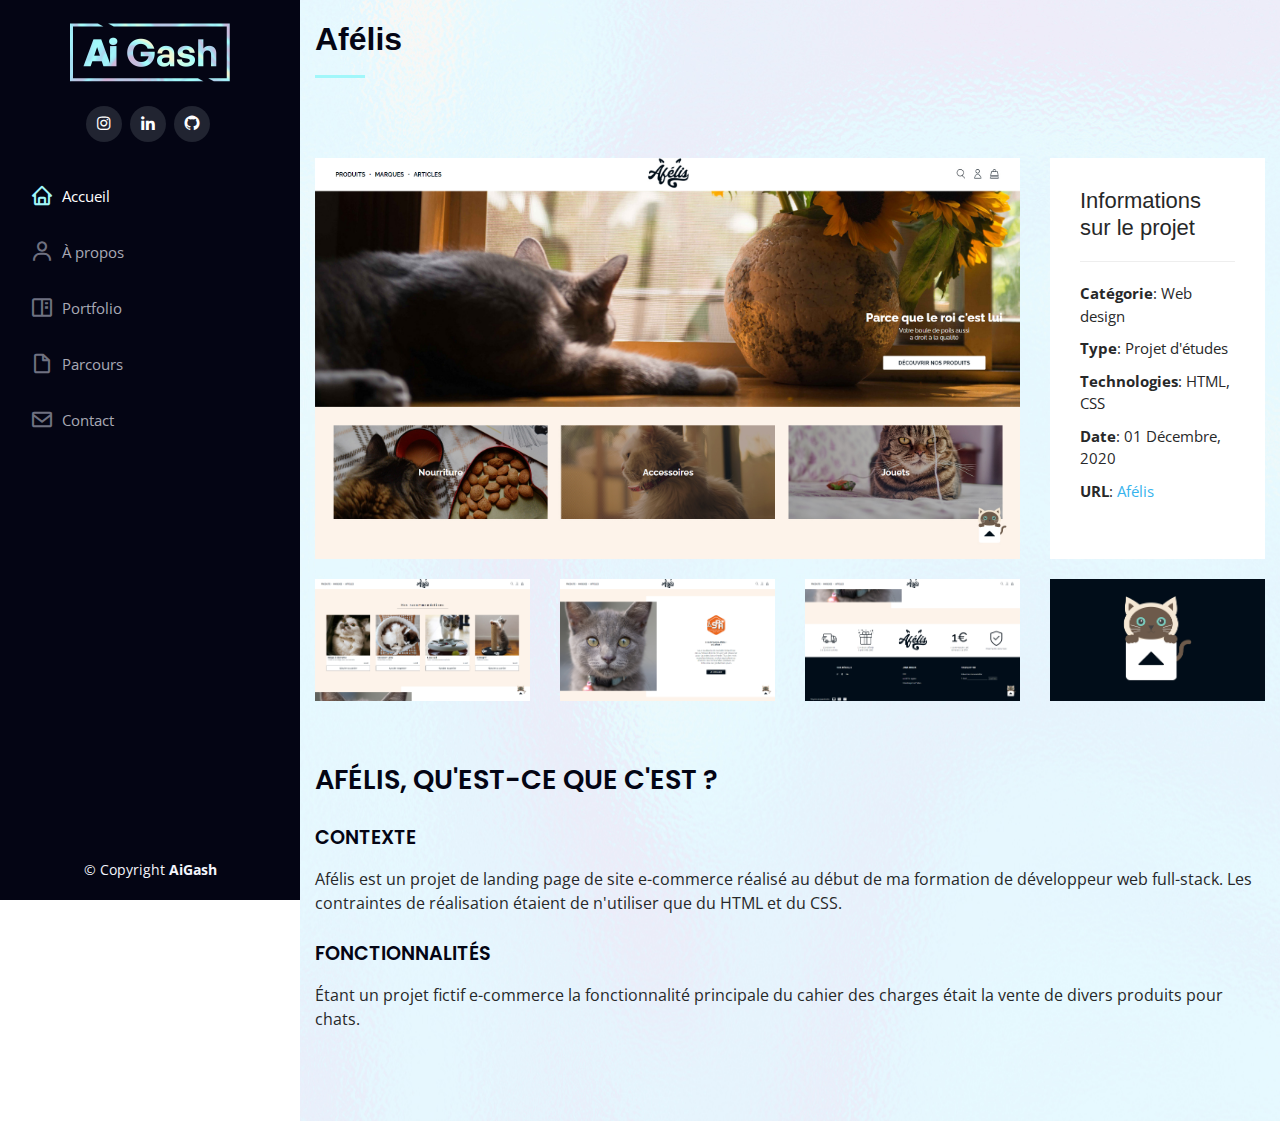
==== commit ef68352a: "add some workss" ====
--- a/afelis.html
+++ b/afelis.html
@@ -47,7 +47,9 @@
     <div class="d-flex flex-column">
 
       <div class="profile">
-        <img src="assets/img/logo.png" alt="" class="img-fluid">
+        <a href="index.html#hero">
+          <img src="assets/img/logo.png" alt="" class="img-fluid">
+        </a>
         <div class="social-links mt-3 text-center">
           <a href="https://www.instagram.com/nico_aigash/?hl=fr" target="_blank" class="instagram"><i
               class="bx bxl-instagram"></i></a>
@@ -101,7 +103,7 @@
               <ul>
                 <li><strong>Catégorie</strong>: Web design</li>
                 <li><strong>Type</strong>: Projet d'études</li>
-                <li><strong>Outils/Langages</strong>: HTML, CSS</li>
+                <li><strong>Technologies</strong>: HTML, CSS</li>
                 <li><strong>Date</strong>: 01 Décembre, 2020</li>
                 <li><strong>URL</strong>: <a href="https://aigash.github.io/ecommerce-aigash/"
                     target="_blank">Afélis</a></li>
@@ -151,7 +153,7 @@
             full-stack. Les contraintes de réalisation étaient de n'utiliser que du HTML et du CSS.
           </p>
           <h4>Fonctionnalités</h4>
-          <p>Étant un projet fictif e-commerce la fonctionnalité principale était la vente de divers produits pour
+          <p>Étant un projet fictif e-commerce la fonctionnalité principale du cahier des charges était la vente de divers produits pour
             chats.</p>
         </div>
 
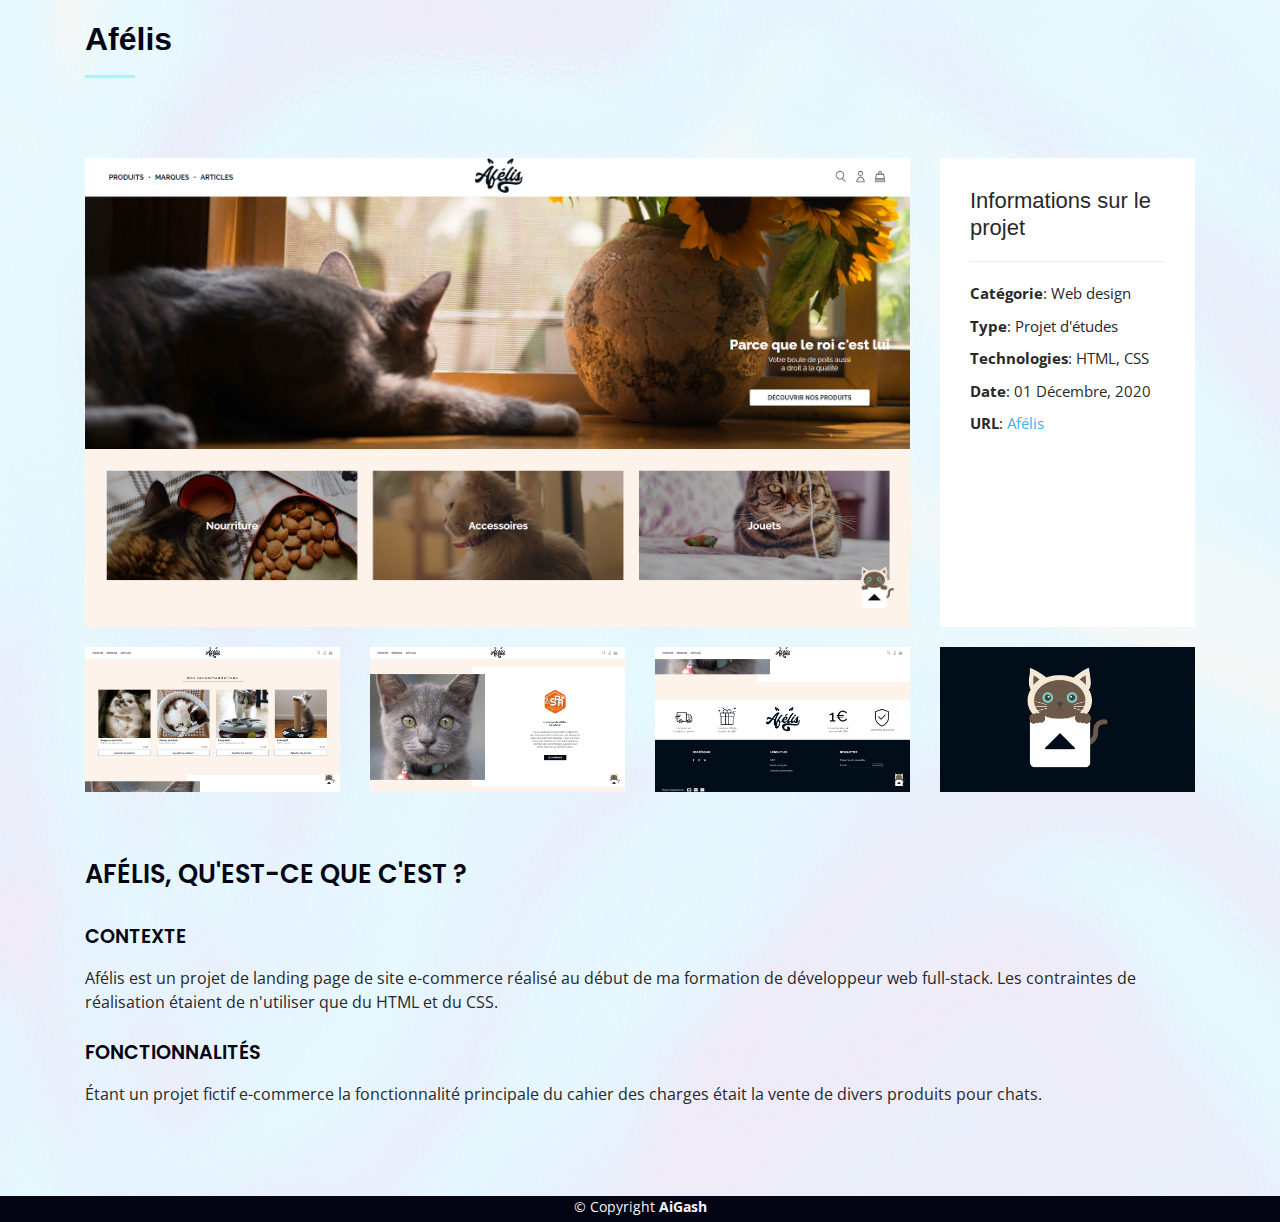
==== commit 13e76fe8: "nouveau portfolio" ====
--- a/afelis.html
+++ b/afelis.html
@@ -1,5 +1,5 @@
 <!DOCTYPE html>
-<html lang="en">
+<html lang="fr">
 
 <head>
   <meta charset="utf-8">
@@ -29,12 +29,6 @@
   <!-- Template Main CSS File -->
   <link href="assets/css/style.css" rel="stylesheet">
 
-  <!-- =======================================================
-  * Template Name: iPortfolio - v1.5.1
-  * Template URL: https://bootstrapmade.com/iportfolio-bootstrap-portfolio-websites-template/
-  * Author: BootstrapMade.com
-  * License: https://bootstrapmade.com/license/
-  ======================================================== -->
 </head>
 
 <body>
--- a/assets/css/style.css
+++ b/assets/css/style.css
@@ -1,13 +1,3 @@
-/**
-* Template Name: iPortfolio - v1.5.1
-* Template URL: https://bootstrapmade.com/iportfolio-bootstrap-portfolio-websites-template/
-* Author: BootstrapMade.com
-* License: https://bootstrapmade.com/license/
-*/
-
-/*--------------------------------------------------------------
-# General
---------------------------------------------------------------*/
 body {
   font-family: "Open Sans", sans-serif;
   color: #272829;
@@ -61,6 +51,7 @@
 # Header
 --------------------------------------------------------------*/
 #header {
+  display:none;
   position: fixed;
   top: 0;
   left: 0;
@@ -71,13 +62,12 @@
   transition: all 0.5s;
   padding: 0 15px;
   background: #040514;
-  overflow-y: auto;
 }
 
 #header .profile img {
   margin: 15px auto;
   display: block;
-  width: 180px;
+  width: 250px;
 }
 
 #header .profile h1 {
@@ -117,14 +107,7 @@
   text-decoration: none;
 }
 
-#main {
-  margin-left: 300px;
-}
-
 @media (max-width: 1199px) {
-  #header {
-    left: -300px;
-  }
   #main {
     margin-left: 0;
   }
@@ -134,6 +117,38 @@
 # Navigation Menu
 --------------------------------------------------------------*/
 /* Desktop Navigation */
+#btnMenu {
+  position: fixed;
+  top:2em;
+  left:2em;
+  border: none;
+  background: none;
+  z-index:999;
+}
+
+#btnMenu svg {
+  color:#040514;
+}
+
+#hideMenu {
+  height:2rem;
+  width:2rem;
+  color:#a1f7fa;
+  background-color:#fff;
+  border-radius:150px;
+  position:absolute;
+  display:flex;
+  justify-content:center;
+  align-items:center;
+  right:-5%;
+  top:50%;
+  cursor:pointer;
+}
+
+#hideMenu img {
+  width:100%;
+}
+
 .nav-menu {
   padding-top: 30px;
 }
@@ -212,7 +227,7 @@
 #hero {
   width: 100%;
   height: 100vh;
-  background: url("../img/hero-bg2.jpg") top center;
+  background: url("../img/hero-bgmini.jpg") top center;
   background-size: cover;
 }
 
@@ -435,6 +450,14 @@
 /*--------------------------------------------------------------
 # Portfolio
 --------------------------------------------------------------*/
+#creaGraphique {
+  height:1080px;
+}
+
+.portfoElement {
+  padding-top:1em;
+}
+
 .portfolio .portfolio-item {
   margin-bottom: 30px;
 }
@@ -796,11 +819,12 @@
 .portfolio-description h3 {
   margin-bottom:40px;
   line-height: 18px;
-  font-size: 1.7rem;
+  font-size: 1.6rem;
   font-weight: 600;
   text-transform: uppercase;
   font-family: "Poppins", sans-serif;
-  color: #040514;;
+  color: #040514;
+  line-height:1;
 }
 
 .portfolio-description h4 {
@@ -817,19 +841,28 @@
   margin-bottom: 30px;
 }
 
+/* CAROUSEL */
+
+.owl-stage {
+  width:10000px !important;
+}
+.portfolio-details .owl-stage-outer {
+  box-shadow:none !important;
+}
+
 /*--------------------------------------------------------------
 # Footer
 --------------------------------------------------------------*/
 #footer {
-  padding: 15px;
   color: #f4f6fd;
   font-size: 14px;
-  position: fixed;
   left: 0;
   bottom: 0;
-  width: 300px;
   z-index: 9999;
   background: #040514;
+  height:55%;
+  display:flex;
+  align-items:end;
 }
 
 #footer .copyright {
@@ -850,3 +883,10 @@
     padding-right: 20px 15px;
   }
 }
+
+/* ANIMATIONS */
+@-webkit-keyframes move_menu { from { left:-100%; } to { left: 0; } }
+@keyframes move_menu { from { left:-100%; } to { left: 0; } }
+
+@-webkit-keyframes hide_menu { from { left:0; } to { left: -100%; } }
+@keyframes hide_menu { from { left:0;} to { left: -100%; } }